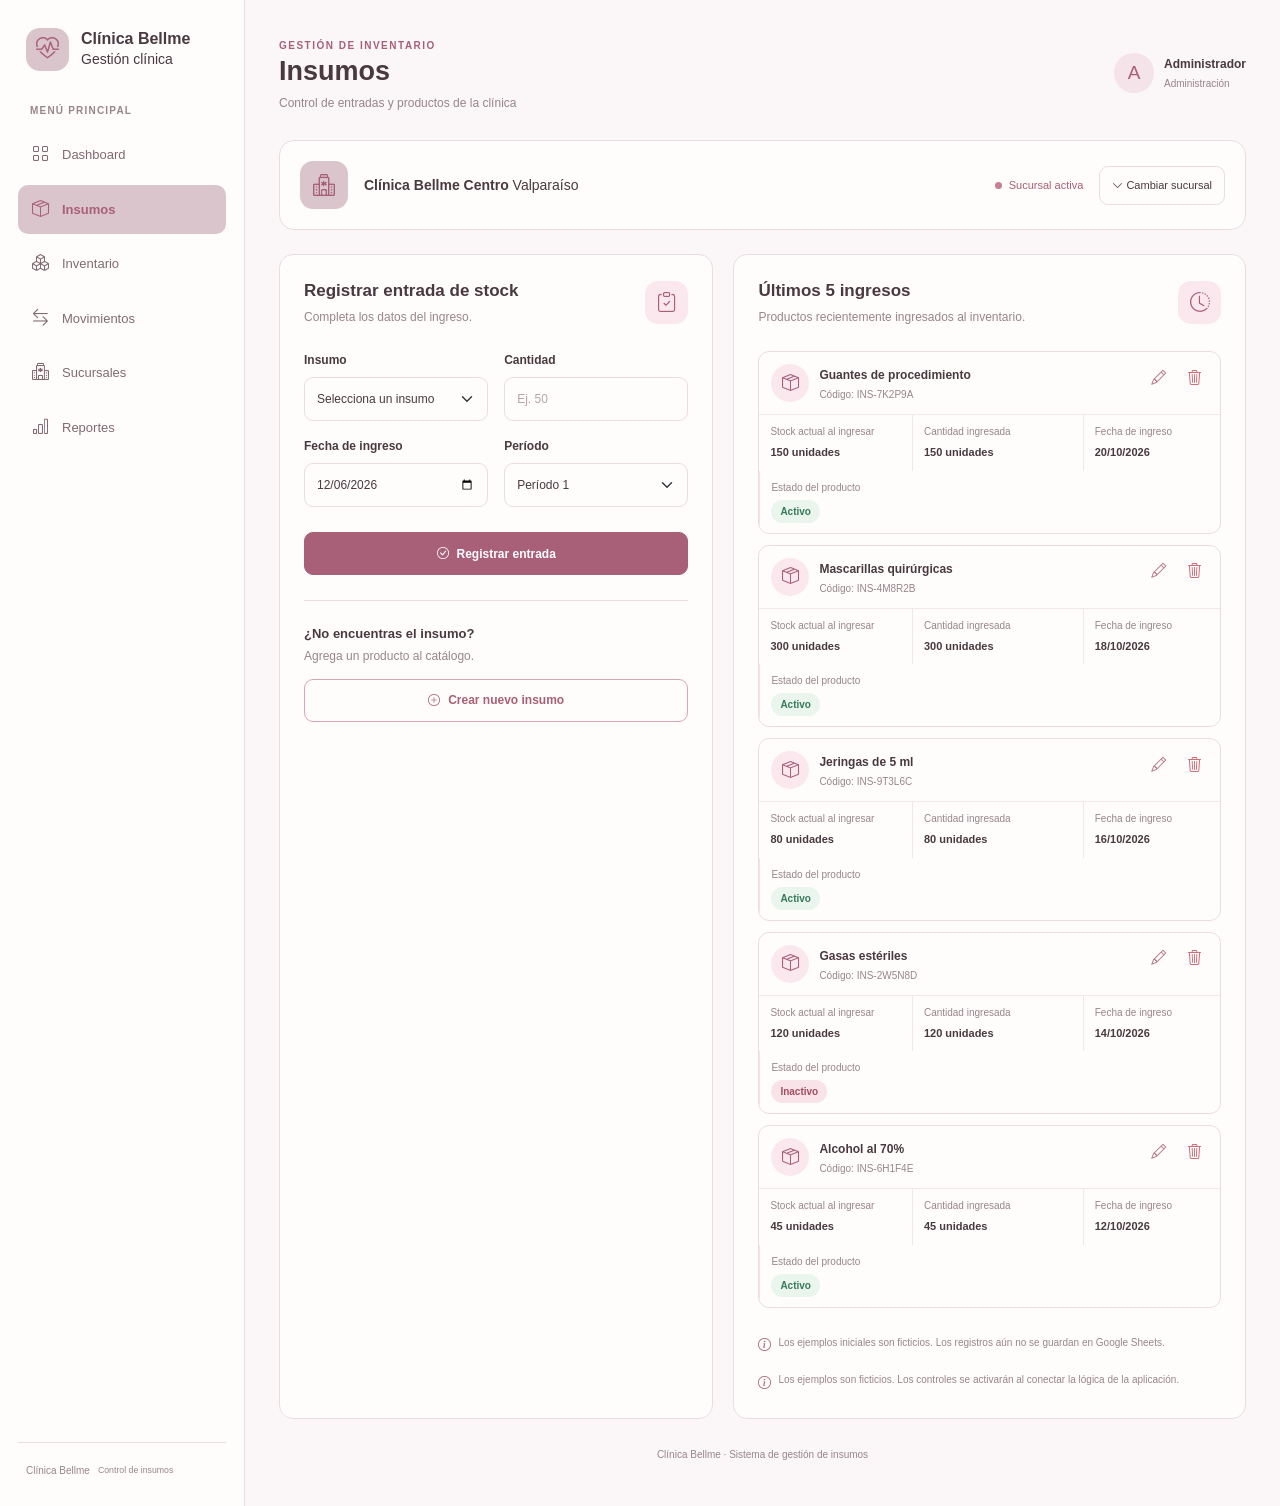
==== insumos.html @ 64822615 "creacion de sitio control de insumos se carga todo lo avanzado durante el dia se crean las paginas d" ====
<!DOCTYPE html>
<html lang="es">
<head>
  <meta charset="UTF-8">
  <meta name="viewport" content="width=device-width, initial-scale=1.0">

  <title>Insumos | Clínica Bellme</title>

  <!-- Bootstrap -->
  <link
    href="https://cdn.jsdelivr.net/npm/bootstrap@5.3.3/dist/css/bootstrap.min.css"
    rel="stylesheet"
  >

  <!-- Iconos -->
  <link
    href="https://cdn.jsdelivr.net/npm/bootstrap-icons@1.11.3/font/bootstrap-icons.min.css"
    rel="stylesheet"
  >

  <!-- Estilos originales y estilos de Insumos -->
  <link rel="stylesheet" href="Css/dashboard.css">
  <link rel="stylesheet" href="Css/insumos.css">
</head>

<body>

  <div class="app-container">

    <!-- MENÚ LATERAL: MISMA ESTRUCTURA DEL DASHBOARD -->
    <aside class="sidebar">

      <div class="brand">
        <!-- Conserva aquí el logo original del Dashboard -->
        <div class="brand-icon">
          <i class="bi bi-heart-pulse"></i>
        </div>

        <div class="brand-info">
          <h5>Clínica Bellme</h5>
          <span>Gestión clínica</span>
        </div>
      </div>

      <div class="menu-label">MENÚ PRINCIPAL</div>

      <nav class="nav flex-column">

        <a class="nav-link" href="dashboard.html">
          <i class="bi bi-grid"></i>
          <span>Dashboard</span>
        </a>

        <a class="nav-link active" href="insumos.html">
          <i class="bi bi-box-seam"></i>
          <span>Insumos</span>
        </a>

        <a class="nav-link" href="inventario.html">
          <i class="bi bi-boxes"></i>
          <span>Inventario</span>
        </a>

        <a class="nav-link" href="movimientos.html">
          <i class="bi bi-arrow-left-right"></i>
          <span>Movimientos</span>
        </a>

        <a class="nav-link" href="sucursales.html">
          <i class="bi bi-hospital"></i>
          <span>Sucursales</span>
        </a>

        <a class="nav-link" href="reportes.html">
          <i class="bi bi-bar-chart"></i>
          <span>Reportes</span>
        </a>

      </nav>

      <div class="sidebar-footer">
        <span>Clínica Bellme</span>
        <small>Control de insumos</small>
      </div>

    </aside>

    <!-- CONTENIDO PRINCIPAL -->
    <main class="main-content">

      <!-- BARRA SUPERIOR: SIN CAMPANA DE NOTIFICACIONES -->
      <header class="topbar">

        <div>
          <span class="eyebrow">GESTIÓN DE INVENTARIO</span>
          <h2>Insumos</h2>
          <p class="subtitle">
            Control de entradas y productos de la clínica
          </p>
        </div>

        <div class="user-profile">
          <div class="user-avatar">A</div>

          <div>
            <strong id="nombreUsuario">Administrador</strong>
            <small>Administración</small>
          </div>
        </div>

      </header>

      <!-- SUCURSAL: MISMO TIPO DE PANEL DEL DASHBOARD -->
      <section class="branch-panel">

        <div class="branch-icon">
          <i class="bi bi-hospital"></i>
        </div>

        <div class="branch-info">
          <strong>Clínica Bellme Centro</strong>
          <span>Valparaíso</span>
        </div>

        <div class="branch-status">
          <span class="status-dot"></span>
          Sucursal activa
        </div>

        <button
          type="button"
          class="btn-branch"
          id="btnCambiarSucursal"
        >
          <i class="bi bi-chevron-down"></i>
          Cambiar sucursal
        </button>

      </section>

      <!-- DISTRIBUCIÓN EN DOS COLUMNAS -->
      <section class="insumos-layout">

        <!-- COLUMNA IZQUIERDA -->
        <div class="content-panel panel-entrada">

          <div class="panel-heading insumos-panel-heading">
            <div>
                <h5>Registrar entrada de stock</h5>
                <p>Completa los datos del ingreso.</p>
            </div>
            
            <div class="form-section-icon">
                <i class="bi bi-clipboard-check"></i>
            </div>
          </div>

          <form id="formularioEntrada">

            <div class="row g-3">

              <div class="col-12 col-md-6">
                <label for="insumoEntrada" class="form-label">
                  Insumo
                </label>

                <select
                  class="form-select"
                  id="insumoEntrada"
                  required
                >
                  <option value="">Selecciona un insumo</option>
                </select>
              </div>

              <div class="col-12 col-md-6">
                <label for="cantidadEntrada" class="form-label">
                  Cantidad
                </label>

                <input
                  type="number"
                  class="form-control"
                  id="cantidadEntrada"
                  min="1"
                  step="1"
                  placeholder="Ej. 50"
                  required
                >
              </div>

              <div class="col-12 col-md-6">
                <label for="fechaEntrada" class="form-label">
                  Fecha de ingreso
                </label>

                <input
                  type="date"
                  class="form-control"
                  id="fechaEntrada"
                  required
                >
              </div>

              <div class="col-12 col-md-6">
                <label for="periodoEntrada" class="form-label">
                  Período
                </label>

                <select
                  class="form-select"
                  id="periodoEntrada"
                  required
                >
                  <option value="1">Período 1</option>
                  <option value="2">Período 2</option>
                </select>
              </div>

            </div>

            <div
              id="mensajeEntrada"
              class="form-message"
              role="status"
              aria-live="polite"
            ></div>

            <div class="form-actions entrada-actions">
              <button
                type="submit"
                class="btn btn-primary-custom w-100"
              >
                <i class="bi bi-check-circle me-2"></i>
                Registrar entrada
              </button>
            </div>

          </form>

          <div class="form-divider"></div>

          <!-- CREAR NUEVO INSUMO -->
          <div class="crear-insumo-action">

            <div>
              <h6>¿No encuentras el insumo?</h6>
              <p>Agrega un producto al catálogo.</p>
            </div>

            <button
              type="button"
              class="btn btn-outline-custom"
              id="btnMostrarFormulario"
              aria-expanded="false"
              aria-controls="contenedorNuevoInsumo"
            >
              <i class="bi bi-plus-circle me-2"></i>
              Crear nuevo insumo
            </button>

          </div>

          <div id="contenedorNuevoInsumo" hidden>

            <div class="form-divider"></div>

            <div class="panel-heading">
              <div>
                <h5>Nuevo insumo</h5>
                <p>Completa la información del producto.</p>
              </div>
            </div>

            <form id="formularioProducto">

              <div class="mb-3">
                <label for="nombreInsumo" class="form-label">
                  Nombre del insumo
                </label>

                <input
                  type="text"
                  class="form-control"
                  id="nombreInsumo"
                  maxlength="100"
                  placeholder="Ej. Guantes de procedimiento"
                  required
                >
              </div>

              <div class="mb-3">
                <label for="stockInicial" class="form-label">
                  Stock inicial
                </label>

                <input
                  type="number"
                  class="form-control"
                  id="stockInicial"
                  min="0"
                  step="1"
                  value="0"
                  required
                >
              </div>

              <div class="mb-3">
                <label for="estadoInsumo" class="form-label">
                  Estado del producto
                </label>

                <select
                  class="form-select"
                  id="estadoInsumo"
                  required
                >
                  <option value="activo">Activo</option>
                  <option value="inactivo">Inactivo</option>
                </select>
              </div>

              <div
                id="mensajeProducto"
                class="form-message"
                role="status"
                aria-live="polite"
              ></div>

              <div class="form-actions">

                <button
                  type="button"
                  class="btn btn-secondary-custom"
                  id="btnCancelarInsumo"
                >
                  Cancelar
                </button>

                <button
                  type="submit"
                  class="btn btn-primary-custom"
                >
                  <i class="bi bi-check-circle me-2"></i>
                  Guardar insumo
                </button>

              </div>

            </form>

          </div>

        </div>

        <!-- COLUMNA DERECHA -->
        <div class="content-panel panel-ultimos-ingresos">

          <div class="panel-heading insumos-panel-heading">
            <div>
              <h5>Últimos 5 ingresos</h5>
              <p>Productos recientemente ingresados al inventario.</p>
            </div>

            <div class="form-section-icon">
                <i class="bi bi-clock-history"></i>
              </div>
          </div>

          <div
            id="listaUltimosInsumos"
            class="recent-products"
            aria-live="polite"
          >

            <!-- Datos ficticios de presentación.
                 JavaScript podrá reemplazarlos por registros reales. -->

            <article class="recent-product">

              <div class="recent-product-header">
                <div class="recent-product-icon">
                  <i class="bi bi-box-seam"></i>
                </div>

                <div class="recent-product-info">
                  <strong class="recent-product-name">
                    Guantes de procedimiento
                  </strong>
                  <span class="recent-product-code">
                    Código: INS-7K2P9A
                  </span>
                </div>

                <div class="recent-product-actions">
                  <button
                    type="button"
                    class="icon-action edit-action"
                    aria-label="Editar Guantes de procedimiento"
                    title="Editar"
                    disabled
                  >
                    <i class="bi bi-pencil"></i>
                  </button>

                  <button
                    type="button"
                    class="icon-action delete-action"
                    aria-label="Eliminar Guantes de procedimiento"
                    title="Eliminar"
                    disabled
                  >
                    <i class="bi bi-trash3"></i>
                  </button>
                </div>
              </div>

              <div class="recent-product-details">

                <div>
                  <span>Stock actual</span>
                  <strong>150 unidades</strong>
                </div>

                <div>
                  <span>Fecha de ingreso</span>
                  <strong>20/10/2026</strong>
                </div>

                <div>
                  <span>Estado del producto</span>
                  <strong class="product-status">Activo</strong>
                </div>

              </div>

            </article>

            <article class="recent-product">

              <div class="recent-product-header">
                <div class="recent-product-icon">
                  <i class="bi bi-box-seam"></i>
                </div>

                <div class="recent-product-info">
                  <strong class="recent-product-name">
                    Mascarillas quirúrgicas
                  </strong>
                  <span class="recent-product-code">
                    Código: INS-4M8R2B
                  </span>
                </div>

                <div class="recent-product-actions">
                  <button type="button" class="icon-action edit-action"
                    aria-label="Editar Mascarillas quirúrgicas"
                    title="Editar" disabled>
                    <i class="bi bi-pencil"></i>
                  </button>
                  <button type="button" class="icon-action delete-action"
                    aria-label="Eliminar Mascarillas quirúrgicas"
                    title="Eliminar" disabled>
                    <i class="bi bi-trash3"></i>
                  </button>
                </div>
              </div>

              <div class="recent-product-details">
                <div>
                  <span>Stock actual</span>
                  <strong>300 unidades</strong>
                </div>
                <div>
                  <span>Fecha de ingreso</span>
                  <strong>18/10/2026</strong>
                </div>
                <div>
                  <span>Estado del producto</span>
                  <strong class="product-status">Activo</strong>
                </div>
              </div>

            </article>

            <article class="recent-product">

              <div class="recent-product-header">
                <div class="recent-product-icon">
                  <i class="bi bi-box-seam"></i>
                </div>

                <div class="recent-product-info">
                  <strong class="recent-product-name">
                    Jeringas de 5 ml
                  </strong>
                  <span class="recent-product-code">
                    Código: INS-9T3L6C
                  </span>
                </div>

                <div class="recent-product-actions">
                  <button type="button" class="icon-action edit-action"
                    aria-label="Editar Jeringas de 5 ml"
                    title="Editar" disabled>
                    <i class="bi bi-pencil"></i>
                  </button>
                  <button type="button" class="icon-action delete-action"
                    aria-label="Eliminar Jeringas de 5 ml"
                    title="Eliminar" disabled>
                    <i class="bi bi-trash3"></i>
                  </button>
                </div>
              </div>

              <div class="recent-product-details">
                <div>
                  <span>Stock actual</span>
                  <strong>80 unidades</strong>
                </div>
                <div>
                  <span>Fecha de ingreso</span>
                  <strong>16/10/2026</strong>
                </div>
                <div>
                  <span>Estado del producto</span>
                  <strong class="product-status">Activo</strong>
                </div>
              </div>

            </article>

            <article class="recent-product">

              <div class="recent-product-header">
                <div class="recent-product-icon">
                  <i class="bi bi-box-seam"></i>
                </div>

                <div class="recent-product-info">
                  <strong class="recent-product-name">
                    Gasas estériles
                  </strong>
                  <span class="recent-product-code">
                    Código: INS-2W5N8D
                  </span>
                </div>

                <div class="recent-product-actions">
                  <button type="button" class="icon-action edit-action"
                    aria-label="Editar Gasas estériles"
                    title="Editar" disabled>
                    <i class="bi bi-pencil"></i>
                  </button>
                  <button type="button" class="icon-action delete-action"
                    aria-label="Eliminar Gasas estériles"
                    title="Eliminar" disabled>
                    <i class="bi bi-trash3"></i>
                  </button>
                </div>
              </div>

              <div class="recent-product-details">
                <div>
                  <span>Stock actual</span>
                  <strong>120 unidades</strong>
                </div>
                <div>
                  <span>Fecha de ingreso</span>
                  <strong>14/10/2026</strong>
                </div>
                <div>
                  <span>Estado del producto</span>
                  <strong class="product-status inactive">Inactivo</strong>
                </div>
              </div>

            </article>

            <article class="recent-product">

              <div class="recent-product-header">
                <div class="recent-product-icon">
                  <i class="bi bi-box-seam"></i>
                </div>

                <div class="recent-product-info">
                  <strong class="recent-product-name">
                    Alcohol al 70%
                  </strong>
                  <span class="recent-product-code">
                    Código: INS-6H1F4E
                  </span>
                </div>

                <div class="recent-product-actions">
                  <button type="button" class="icon-action edit-action"
                    aria-label="Editar Alcohol al 70%"
                    title="Editar" disabled>
                    <i class="bi bi-pencil"></i>
                  </button>
                  <button type="button" class="icon-action delete-action"
                    aria-label="Eliminar Alcohol al 70%"
                    title="Eliminar" disabled>
                    <i class="bi bi-trash3"></i>
                  </button>
                </div>
              </div>

              <div class="recent-product-details">
                <div>
                  <span>Stock actual</span>
                  <strong>45 unidades</strong>
                </div>
                <div>
                  <span>Fecha de ingreso</span>
                  <strong>12/10/2026</strong>
                </div>
                <div>
                  <span>Estado del producto</span>
                  <strong class="product-status">Activo</strong>
                </div>
              </div>

            </article>

          </div>

          <div class="recent-products-footer">
            <i class="bi bi-info-circle"></i>
            Los ejemplos son ficticios. Los controles se activarán al
            conectar la lógica de la aplicación.
          </div>

        </div>

      </section>

      <footer class="app-footer">
        Clínica Bellme · Sistema de gestión de insumos
      </footer>

    </main>

  </div>

  <!-- JavaScript -->
  <script src="Js/insumos.js"></script>

</body>
</html>
---- Css/dashboard.css ----
/* =====================================
   PALETA ROSADA - CLÍNICA BELLMЕ
   ===================================== */

  
:root {
    --verde: #f4c7d3;
    --verde-oscuro: #A85F78;
    --verde-suave: #dac5cc;
    --fondo: #FBF6F7;
    --blanco: #FFFDFC;
    --texto: #493940;
    --texto-suave: #98858C;
    --borde: #EADDE1;
    --dorado: #C7AD7B;
}

* {
    box-sizing: border-box;
}

body {
    margin: 0;
    background: var(--fondo);
    color: var(--texto);
    font-family: "Segoe UI", Arial, sans-serif;
    font-size: 14px;
}

.app-container {
    min-height: 100vh;
    display: flex;
}

/* MENÚ LATERAL */

.sidebar {
    width: 245px;
    min-height: 100vh;
    background: var(--blanco);
    border-right: 1px solid var(--borde);
    padding: 28px 18px;
    display: flex;
    flex-direction: column;
    flex-shrink: 0;
}

.brand {
    display: flex;
    align-items: center;
    gap: 12px;
    padding: 0 8px 32px;
}

.brand-icon {
    width: 43px;
    height: 43px;
    background: var(--verde-suave);
    color: var(--verde-oscuro);
    border-radius: 14px;
    display: grid;
    place-items: center;
    font-size: 23px;
}

.brand h5 {
    margin: 0;
    font-size: 16px;
    font-weight: 700;
}

.brand small {
    color: var(--texto-suave);
    font-size: 11px;
}

.menu-label {
    color: var(--texto-suave);
    font-size: 10px;
    letter-spacing: 1.2px;
    font-weight: 700;
    padding: 0 12px 12px;
}

.sidebar .nav-link {
    color: #806A73;
    display: flex;
    align-items: center;
    gap: 13px;
    padding: 12px 14px;
    margin-bottom: 5px;
    border-radius: 10px;
    font-size: 13px;
    transition: 0.2s;
}

.sidebar .nav-link i {
    font-size: 17px;
}

.sidebar .nav-link:hover,
.sidebar .nav-link.active {
    background: var(--verde-suave);
    color: var(--verde-oscuro);
}

.sidebar .nav-link.active {
    font-weight: 600;
}

.sidebar-footer {
    margin-top: auto;
    padding: 20px 8px 0;
    border-top: 1px solid var(--borde);
    display: flex;
    gap: 8px;
    align-items: center;
    color: var(--texto-suave);
    font-size: 10px;
}

.sidebar-footer i {
    color: var(--verde-oscuro);
    font-size: 16px;
}

/* CONTENIDO PRINCIPAL */

.main-content {
    min-width: 0;
    flex: 1;
    padding: 34px;
    max-width: 1800px;
}

.topbar {
    display: flex;
    justify-content: space-between;
    align-items: center;
    gap: 20px;
    margin-bottom: 28px;
}

.eyebrow {
    color: var(--verde-oscuro);
    letter-spacing: 1.5px;
    font-weight: 700;
    font-size: 10px;
    margin-bottom: 8px;
}

.topbar h2 {
    font-size: 27px;
    font-weight: 700;
    margin: 0 0 7px;
}

.subtitle,
.section-heading p,
.panel-heading p {
    color: var(--texto-suave);
    margin: 0;
    font-size: 12px;
}

.user-profile {
    display: flex;
    align-items: center;
    gap: 10px;
}

.user-avatar {
    height: 40px;
    width: 40px;
    border-radius: 50%;
    display: grid;
    place-items: center;
    background: #F4E3E8;
    color: var(--verde-oscuro);
    font-size: 19px;
}

.user-profile strong,
.user-profile small {
    display: block;
}

.user-profile strong {
    font-size: 12px;
}

.user-profile small {
    color: var(--texto-suave);
    font-size: 10px;
    margin-top: 3px;
}

/* PANEL DE SUCURSAL */

.branch-panel {
    background: var(--blanco);
    border: 1px solid var(--borde);
    border-radius: 15px;
    padding: 20px;
    display: flex;
    align-items: center;
    gap: 16px;
    flex-wrap: wrap;
}

.branch-icon {
    width: 48px;
    height: 48px;
    border-radius: 13px;
    background: var(--verde-suave);
    color: var(--verde-oscuro);
    display: grid;
    place-items: center;
    font-size: 22px;
}

.branch-info {
    flex: 1;
    min-width: 160px;
}

.branch-info > small {
    color: var(--texto-suave);
    font-size: 9px;
    letter-spacing: 1px;
    font-weight: 700;
}

.branch-info h5 {
    font-size: 14px;
    font-weight: 700;
    margin: 5px 0;
}

.branch-info p {
    margin: 0;
    color: var(--texto-suave);
    font-size: 11px;
}

.branch-status {
    color: var(--verde-oscuro);
    font-size: 11px;
    display: flex;
    align-items: center;
    gap: 7px;
}

.status-dot {
    width: 7px;
    height: 7px;
    border-radius: 50%;
    background: #C77F99;
}

.btn-branch {
    border: 1px solid var(--borde);
    background: var(--blanco);
    border-radius: 9px;
    color: var(--texto);
    font-size: 11px;
    padding: 10px 12px;
}

.btn-branch:hover {
    background: var(--verde-suave);
}

/* ENCABEZADOS */

.section-heading,
.panel-heading {
    display: flex;
    justify-content: space-between;
    align-items: center;
    gap: 16px;
    margin-bottom: 18px;
}

.section-heading h4,
.panel-heading h4 {
    font-size: 16px;
    font-weight: 700;
    margin: 0 0 5px;
}

.period-label {
    color: #806A73;
    border: 1px solid var(--borde);
    background: var(--blanco);
    border-radius: 9px;
    padding: 9px 12px;
    font-size: 11px;
}

/* TARJETAS DE INDICADORES */

.metric-card {
    height: 100%;
    padding: 20px;
    background: var(--blanco);
    border: 1px solid var(--borde);
    border-radius: 14px;
    transition: transform 0.2s, box-shadow 0.2s;
}

.metric-card:hover {
    transform: translateY(-2px);
    box-shadow: 0 8px 24px rgba(110, 65, 83, 0.07);
}

.metric-top {
    display: flex;
    justify-content: space-between;
    align-items: center;
    gap: 8px;
    color: var(--texto-suave);
    font-size: 11px;
}

.metric-icon {
    height: 38px;
    width: 38px;
    border-radius: 11px;
    display: grid;
    place-items: center;
    font-size: 17px;
}

.icon-green {
    background: #F4E3E8;
    color: #A85F78;
}

.icon-orange {
    background: #F8E9E0;
    color: #B77C65;
}

.icon-blue {
    background: #F0E6F2;
    color: #92719A;
}

.icon-purple {
    background: #F3E4EC;
    color: #A56B8C;
}

.metric-card h3 {
    margin: 19px 0 5px;
    font-size: 29px;
    font-weight: 700;
}

.metric-card > small {
    color: var(--texto-suave);
    font-size: 10px;
}

/* TABLA Y PANELES */

.content-panel {
    background: var(--blanco);
    border: 1px solid var(--borde);
    border-radius: 15px;
    padding: 24px;
}

.btn-primary-custom {
    background: #C77F99;
    border: 1px solid #C77F99;
    color: #FFFFFF;
    border-radius: 9px;
    padding: 10px 14px;
    font-size: 11px;
    transition: 0.2s;
}

.btn-primary-custom:hover {
    background: #A85F78;
    border-color: #A85F78;
    color: #FFFFFF;
}

.inventory-table {
    font-size: 12px;
    margin-bottom: 0;
}

.inventory-table thead th {
    color: var(--texto-suave);
    background: #FBF3F6;
    font-size: 10px;
    font-weight: 600;
    padding: 14px;
    border-bottom: 1px solid var(--borde);
    white-space: nowrap;
}

.inventory-table tbody td {
    padding: 16px 14px;
    border-color: #F0E5E9;
}

.inventory-table tbody tr:last-child td {
    border-bottom: none;
}

.inventory-table strong {
    font-size: 12px;
    font-weight: 600;
}

.product-code {
    color: var(--verde-oscuro);
    background: var(--verde-suave);
    border-radius: 6px;
    padding: 6px 8px;
    font-size: 10px;
    font-weight: 700;
    white-space: nowrap;
}

.stock-badge {
    display: inline-block;
    border-radius: 6px;
    padding: 6px 9px;
    font-size: 10px;
    white-space: nowrap;
}

.stock-normal {
    color: #806080;
    background: #F0EAF1;
}

.stock-low {
    color: #A36D52;
    background: #F8E9E0;
}

.table-footer {
    border-top: 1px solid var(--borde);
    margin-top: 8px;
    padding-top: 16px;
    display: flex;
    justify-content: space-between;
    gap: 12px;
    flex-wrap: wrap;
    color: var(--texto-suave);
    font-size: 10px;
}

.table-footer a {
    color: var(--verde-oscuro);
    text-decoration: none;
    font-weight: 600;
}

/* MOVIMIENTOS RECIENTES */

.movement-row {
    display: flex;
    align-items: center;
    gap: 13px;
    padding: 14px 0;
    border-top: 1px solid #F0E5E9;
}

.movement-icon {
    width: 38px;
    height: 38px;
    border-radius: 10px;
    display: grid;
    place-items: center;
    font-size: 17px;
}

.movement-icon.entry {
    background: #F4E3E8;
    color: #A85F78;
}

.movement-icon.exit {
    background: #F8E9E0;
    color: #B96E60;
}

.movement-info {
    flex: 1;
}

.movement-info strong,
.movement-info small {
    display: block;
}

.movement-info strong {
    font-size: 12px;
}

.movement-info small {
    color: var(--texto-suave);
    margin-top: 4px;
    font-size: 10px;
}

.movement-quantity {
    font-weight: 700;
    font-size: 13px;
}

.quantity-entry {
    color: #A85F78;
}

.quantity-exit {
    color: #B96E60;
}

/* PIE DE PÁGINA */

.app-footer {
    text-align: center;
    color: var(--texto-suave);
    font-size: 10px;
    padding: 28px 0 10px;
}

/* ADAPTACIÓN A PANTALLAS PEQUEÑAS */

@media (max-width: 1000px) {
    .sidebar {
        width: 205px;
    }

    .main-content {
        padding: 24px;
    }
}

@media (max-width: 700px) {
    .app-container {
        display: block;
    }

    .sidebar {
        width: 100%;
        min-height: auto;
        padding: 18px;
    }

    .sidebar .nav {
        display: grid !important;
        grid-template-columns: repeat(2, minmax(0, 1fr));
    }

    .sidebar-footer {
        display: none;
    }

    .main-content {
        padding: 20px 14px;
    }

    .topbar {
        align-items: flex-start;
    }

    .user-profile {
        display: none;
    }

    .branch-status {
        width: 100%;
    }

    .content-panel {
        padding: 16px;
    }
}
---- Css/insumos.css ----
/* =========================================
   CLÍNICA BELLMЕ
   Estilos específicos de la página Insumos
   Complementa Css/dashboard.css
========================================= */

/* ---------- Encabezados de formularios ---------- */


/* =========================================
   CLÍNICA BELLMЕ
   Página de Insumos
   Compatible con Css/dashboard.css
========================================= */

/* ---------- Distribución principal ---------- */

.insumos-layout {
    display: grid;
    grid-template-columns: minmax(0, 1fr) minmax(0, 1.18fr);
    align-items: stretch;
    gap: 20px;
    margin-top: 24px;
  }
  
  .insumos-layout > .content-panel {
    min-width: 0;
    padding: 24px;
    border: 1px solid var(--borde);
    border-radius: 14px;
    background: var(--blanco);
  }
  
  .panel-entrada,
  .panel-ultimos-ingresos {
    min-width: 0;
  }
  
  /* ---------- Encabezados de sección ---------- */
  
  .insumos-panel-heading {
    display: flex;
    align-items: center;
    gap: 13px;
    margin-bottom: 25px;
  }
  
  .insumos-panel-heading h5 {
    margin: 0;
    color: var(--texto);
    font-size: 17px;
    font-weight: 650;
    line-height: 1.4;
  }
  
  .insumos-panel-heading p {
    margin: 5px 0 0;
    color: var(--texto-suave);
    font-size: 12px;
    line-height: 1.5;
  }
  
  .form-section-icon {
    display: flex;
    align-items: center;
    justify-content: center;
    width: 43px;
    height: 43px;
    flex: 0 0 43px;
    border-radius: 13px;
    background: #FBE8EE;
    color: var(--verde-oscuro);
    font-size: 20px;
  }
  
  /* ---------- Campos de formulario ---------- */
  
  .main-content .form-label {
    display: block;
    margin-bottom: 8px;
    color: var(--texto);
    font-size: 12px;
    font-weight: 600;
  }
  
  .main-content .form-control,
  .main-content .form-select {
    width: 100%;
    min-height: 44px;
    border: 1px solid var(--borde);
    border-radius: 9px;
    background-color: var(--blanco);
    color: var(--texto);
    font-family: inherit;
    font-size: 12px;
    box-shadow: none;
    transition: border-color 0.2s ease, box-shadow 0.2s ease;
  }
  
  .main-content .form-control {
    padding: 10px 12px;
  }
  
  .main-content .form-select {
    padding: 10px 34px 10px 12px;
  }
  
  .main-content .form-control::placeholder {
    color: #B5A5AB;
  }
  
  .main-content .form-control:focus,
  .main-content .form-select:focus {
    border-color: var(--verde-oscuro);
    box-shadow: 0 0 0 3px rgba(168, 95, 120, 0.12);
  }
  
  .main-content .form-control:disabled,
  .main-content .form-select:disabled {
    background-color: #F7F1F3;
    color: var(--texto-suave);
    cursor: not-allowed;
  }
  
  /* ---------- Botón registrar entrada ---------- */
  
  .entrada-actions {
    margin-top: 25px;
  }
  
  .main-content .btn-primary-custom {
    display: inline-flex;
    align-items: center;
    justify-content: center;
    min-height: 43px;
    padding: 11px 16px;
    border: 1px solid var(--verde-oscuro);
    border-radius: 9px;
    background: var(--verde-oscuro);
    color: #FFFFFF;
    font-family: inherit;
    font-size: 12px;
    font-weight: 600;
    transition: background-color 0.2s ease, transform 0.2s ease;
  }
  
  .main-content .btn-primary-custom:hover {
    border-color: #914C65;
    background: #914C65;
    color: #FFFFFF;
  }
  
  .main-content .btn-primary-custom:active {
    transform: translateY(1px);
  }
  
  /* ---------- Separador ---------- */
  
  .form-divider {
    width: 100%;
    height: 1px;
    margin: 25px 0;
    background: var(--borde);
  }
  
  /* ---------- Crear nuevo insumo ---------- */
  
  .crear-insumo-action {
    display: flex;
    flex-direction: column;
    align-items: stretch;
    gap: 14px;
  }
  
  .crear-insumo-action h6 {
    margin: 0;
    color: var(--texto);
    font-size: 13px;
    font-weight: 600;
  }
  
  .crear-insumo-action p {
    margin: 5px 0 0;
    color: var(--texto-suave);
    font-size: 12px;
    line-height: 1.5;
  }
  
  .btn-outline-custom {
    display: inline-flex;
    align-items: center;
    justify-content: center;
    width: 100%;
    min-height: 43px;
    padding: 10px 14px;
    border: 1px solid #D9A5B7;
    border-radius: 9px;
    background: transparent;
    color: var(--verde-oscuro);
    font-family: inherit;
    font-size: 12px;
    font-weight: 600;
    transition: background-color 0.2s ease, border-color 0.2s ease;
  }
  
  .btn-outline-custom:hover {
    border-color: var(--verde-oscuro);
    background: #FCF0F4;
    color: var(--verde-oscuro);
  }
  
  /* Ocultar el formulario hasta que se solicite */
  
  #contenedorNuevoInsumo[hidden] {
    display: none !important;
  }
  
  #contenedorNuevoInsumo {
    margin-top: 20px;
  }
  
  #contenedorNuevoInsumo .panel-heading {
    margin-bottom: 18px;
  }
  
  #contenedorNuevoInsumo .panel-heading h5 {
    margin: 0;
    color: var(--texto);
    font-size: 15px;
    font-weight: 650;
  }
  
  #contenedorNuevoInsumo .panel-heading p {
    margin: 5px 0 0;
    color: var(--texto-suave);
    font-size: 12px;
  }
  
  #formularioProducto .mb-3 {
    margin-bottom: 16px !important;
  }
  
  #formularioProducto .form-actions {
    display: flex;
    justify-content: flex-end;
    flex-wrap: wrap;
    gap: 10px;
    margin-top: 20px;
  }
  
  .btn-secondary-custom {
    min-height: 40px;
    padding: 9px 15px;
    border: 1px solid var(--borde);
    border-radius: 9px;
    background: var(--blanco);
    color: var(--texto);
    font-family: inherit;
    font-size: 12px;
    font-weight: 600;
  }
  
  .btn-secondary-custom:hover {
    border-color: #D9BBC6;
    background: #FBF0F4;
    color: var(--verde-oscuro);
  }
  
  /* ---------- Mensajes ---------- */
  
  .form-message {
    margin-top: 12px;
    color: var(--texto-suave);
    font-size: 12px;
    line-height: 1.5;
  }
  
  .form-message:empty {
    display: none;
  }
  
  .form-message.success {
    color: #397A59;
  }
  
  .form-message.error {
    color: #B54355;
  }
  
  .form-message.info {
    color: var(--verde-oscuro);
  }
  
  /* ---------- Lista de últimos ingresos ---------- */
  
  .recent-products {
    display: flex;
    flex-direction: column;
    gap: 11px;
    min-width: 0;
  }
  
  .recent-product {
    min-width: 0;
    overflow: hidden;
    border: 1px solid var(--borde);
    border-radius: 11px;
    background: var(--blanco);
    transition: border-color 0.2s ease, box-shadow 0.2s ease;
  }
  
  .recent-product:hover {
    border-color: #DEC4CE;
    box-shadow: 0 3px 12px rgba(105, 67, 82, 0.045);
  }
  
  /* Encabezado de cada tarjeta */
  
  .recent-product-header {
    display: flex;
    align-items: flex-start;
    gap: 10px;
    padding: 12px;
  }
  
  .recent-product-icon {
    display: flex;
    align-items: center;
    justify-content: center;
    width: 38px;
    height: 38px;
    flex: 0 0 38px;
    border-radius: 50%;
    background: #FBE8EE;
    color: var(--verde-oscuro);
    font-size: 17px;
  }
  
  .recent-product-info {
    min-width: 0;
    flex: 1;
    padding-top: 2px;
  }
  
  .recent-product-name {
    display: block;
    overflow-wrap: anywhere;
    color: var(--texto);
    font-size: 12px;
    font-weight: 650;
    line-height: 1.5;
  }
  
  .recent-product-code {
    display: block;
    margin-top: 3px;
    overflow-wrap: anywhere;
    color: var(--texto-suave);
    font-size: 10px;
    line-height: 1.5;
  }
  
  /* Iconos para editar y eliminar */
  
  .recent-product-actions {
    display: flex;
    align-items: center;
    gap: 8px;
    flex-shrink: 0;
  }
  
  .icon-action {
    display: inline-flex;
    align-items: center;
    justify-content: center;
    width: 28px;
    height: 28px;
    padding: 0;
    border: 0;
    border-radius: 7px;
    background: transparent;
    cursor: pointer;
    transition: background-color 0.2s ease, color 0.2s ease;
  }
  
  .edit-action {
    color: var(--verde-oscuro);
  }
  
  .edit-action:hover:not(:disabled) {
    background: #FBE8EE;
    color: #914C65;
  }
  
  .delete-action {
    color: #C94D5C;
  }
  
  .delete-action:hover:not(:disabled) {
    background: #FFF0F1;
    color: #A92F40;
  }
  
  .icon-action i {
    font-size: 15px;
  }
  
  .icon-action:disabled {
    opacity: 0.85;
    cursor: not-allowed;
  }
  
  /* Detalles: stock, fecha y estado */
  
  .recent-product-details {
    display: grid;
    grid-template-columns: 1fr 1.12fr 0.9fr;
    border-top: 1px solid #F0E7EA;
  }
  
  .recent-product-details > div {
    display: flex;
    flex-direction: column;
    align-items: flex-start;
    justify-content: center;
    min-width: 0;
    gap: 5px;
    padding: 10px 11px;
  }
  
  .recent-product-details > div + div {
    border-left: 1px solid #F0E7EA;
  }
  
  .recent-product-details span {
    color: var(--texto-suave);
    font-size: 10px;
    line-height: 1.4;
  }
  
  .recent-product-details strong {
    overflow-wrap: anywhere;
    color: var(--texto);
    font-size: 11px;
    font-weight: 600;
    line-height: 1.5;
  }
  
  .recent-product-details .product-status {
    display: inline-flex;
    align-items: center;
    justify-content: center;
    padding: 4px 9px;
    border-radius: 20px;
    background: #EAF5EE;
    color: #397A59;
    font-size: 10px;
    font-weight: 600;
  }
  
  .recent-product-details .product-status.inactive {
    background: #F8E4E8;
    color: #A34C60;
  }
  
  /* ---------- Pie de lista ---------- */
  
  .recent-products-footer {
    display: flex;
    align-items: flex-start;
    gap: 7px;
    margin-top: 16px;
    color: var(--texto-suave);
    font-size: 10px;
    line-height: 1.6;
  }
  
  .recent-products-footer i {
    margin-top: 1px;
    color: var(--verde-oscuro);
    font-size: 13px;
    flex-shrink: 0;
  }
  
  /* ---------- Adaptación a pantallas medianas ---------- */
  
  @media (max-width: 1199.98px) {
    .insumos-layout {
      grid-template-columns: minmax(0, 1fr) minmax(0, 1fr);
      gap: 15px;
    }
  
    .insumos-layout > .content-panel {
      padding: 18px;
    }
  
    .recent-product-details {
      grid-template-columns: 1fr 1fr;
    }
  
    .recent-product-details > div:last-child {
      grid-column: 1 / -1;
      border-top: 1px solid #F0E7EA;
      border-left: 0;
    }
  }
  
  /* ---------- Adaptación a móviles ---------- */
  
  @media (max-width: 767.98px) {
    .insumos-layout {
      grid-template-columns: minmax(0, 1fr);
      gap: 16px;
      margin-top: 18px;
    }
  
    .insumos-layout > .content-panel {
      padding: 16px;
    }
  
    .insumos-panel-heading {
      align-items: flex-start;
      margin-bottom: 20px;
    }
  
    .insumos-panel-heading h5 {
      font-size: 15px;
    }
  
    .recent-product-header {
      gap: 8px;
      padding: 10px;
    }
  
    .recent-product-actions {
      gap: 3px;
    }
  
    .recent-product-details {
      grid-template-columns: 1fr 1fr;
    }
  
    .recent-product-details > div:last-child {
      grid-column: 1 / -1;
      border-top: 1px solid #F0E7EA;
      border-left: 0;
    }
  
    #formularioProducto .form-actions {
      flex-direction: column-reverse;
    }
  
    #formularioProducto .form-actions button {
      width: 100%;
    }
  }
  
  /* ---------- Móviles pequeños ---------- */
  
  @media (max-width: 380px) {
    .recent-product-details {
      grid-template-columns: 1fr;
    }
  
    .recent-product-details > div + div,
    .recent-product-details > div:last-child {
      grid-column: auto;
      border-top: 1px solid #F0E7EA;
      border-left: 0;
    }
  
    .recent-product-header {
      flex-wrap: wrap;
    }
  
    .recent-product-actions {
      margin-left: auto;
    }
  }
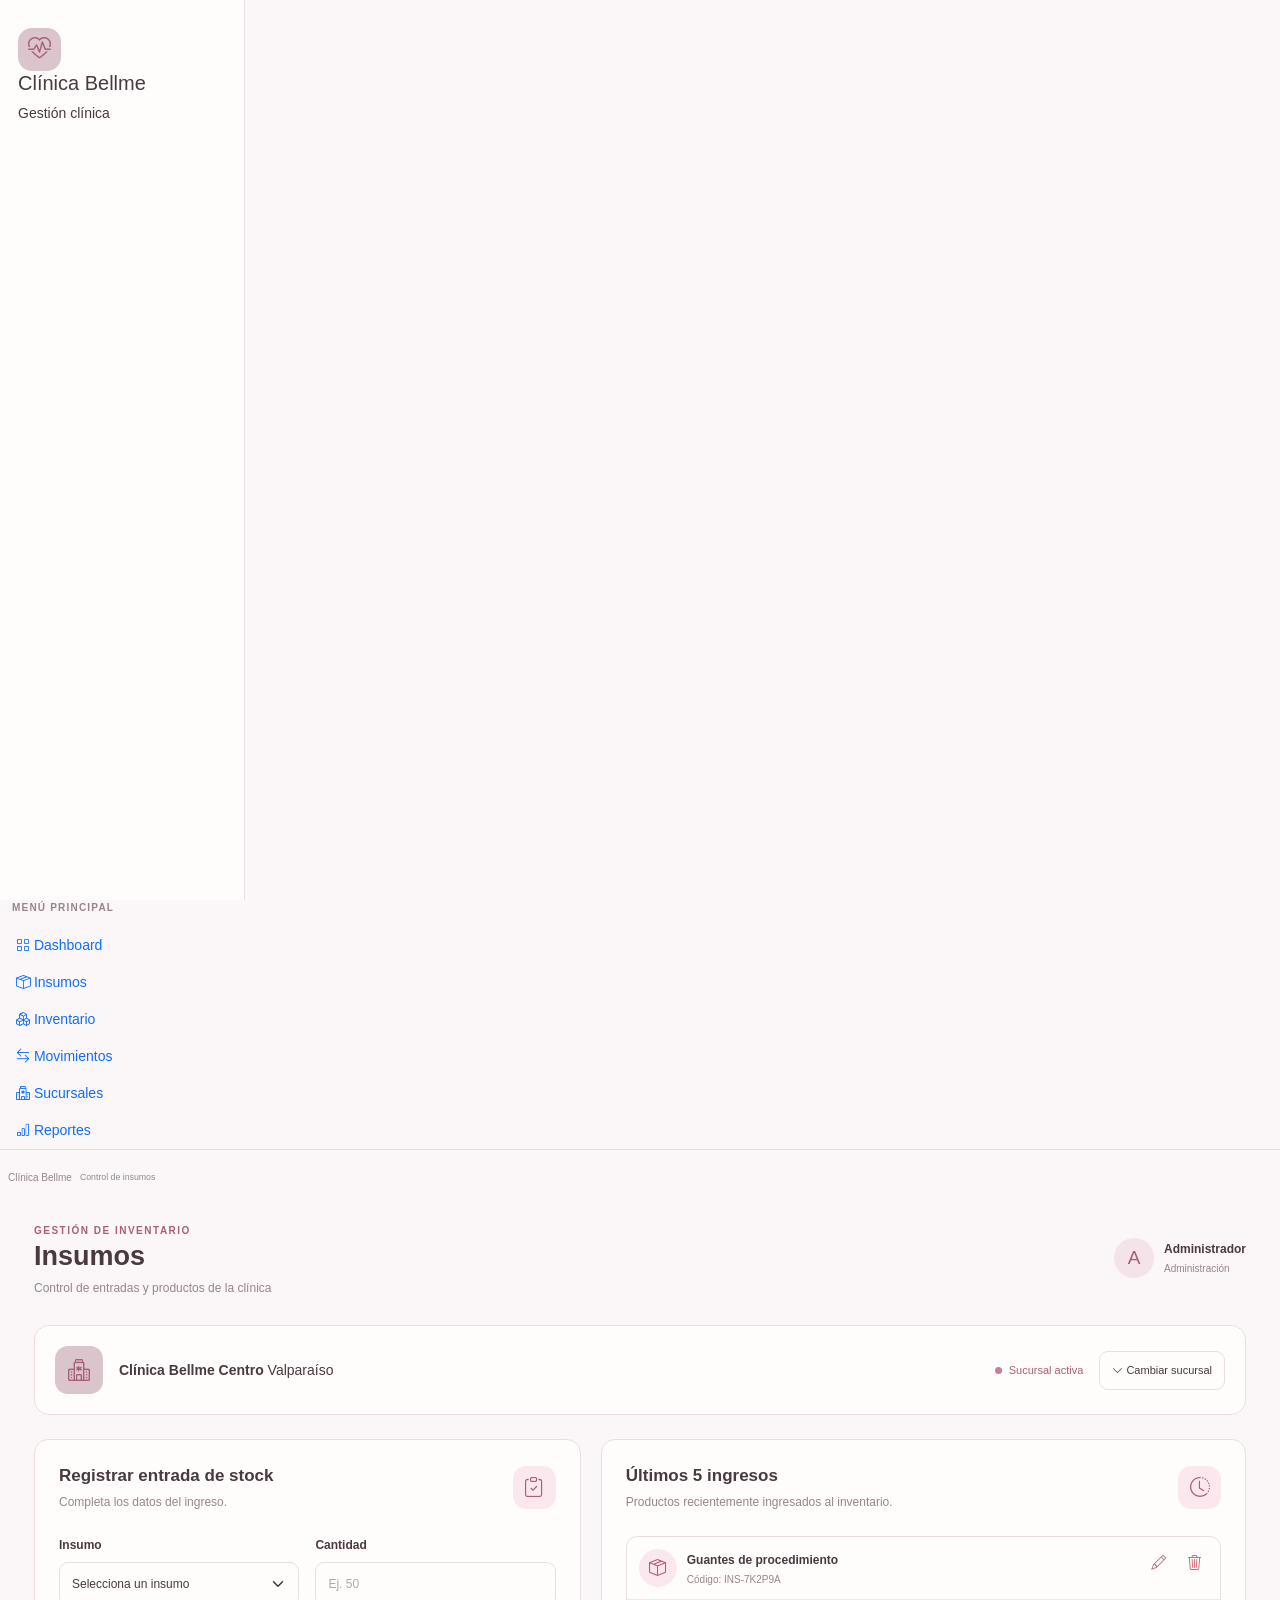
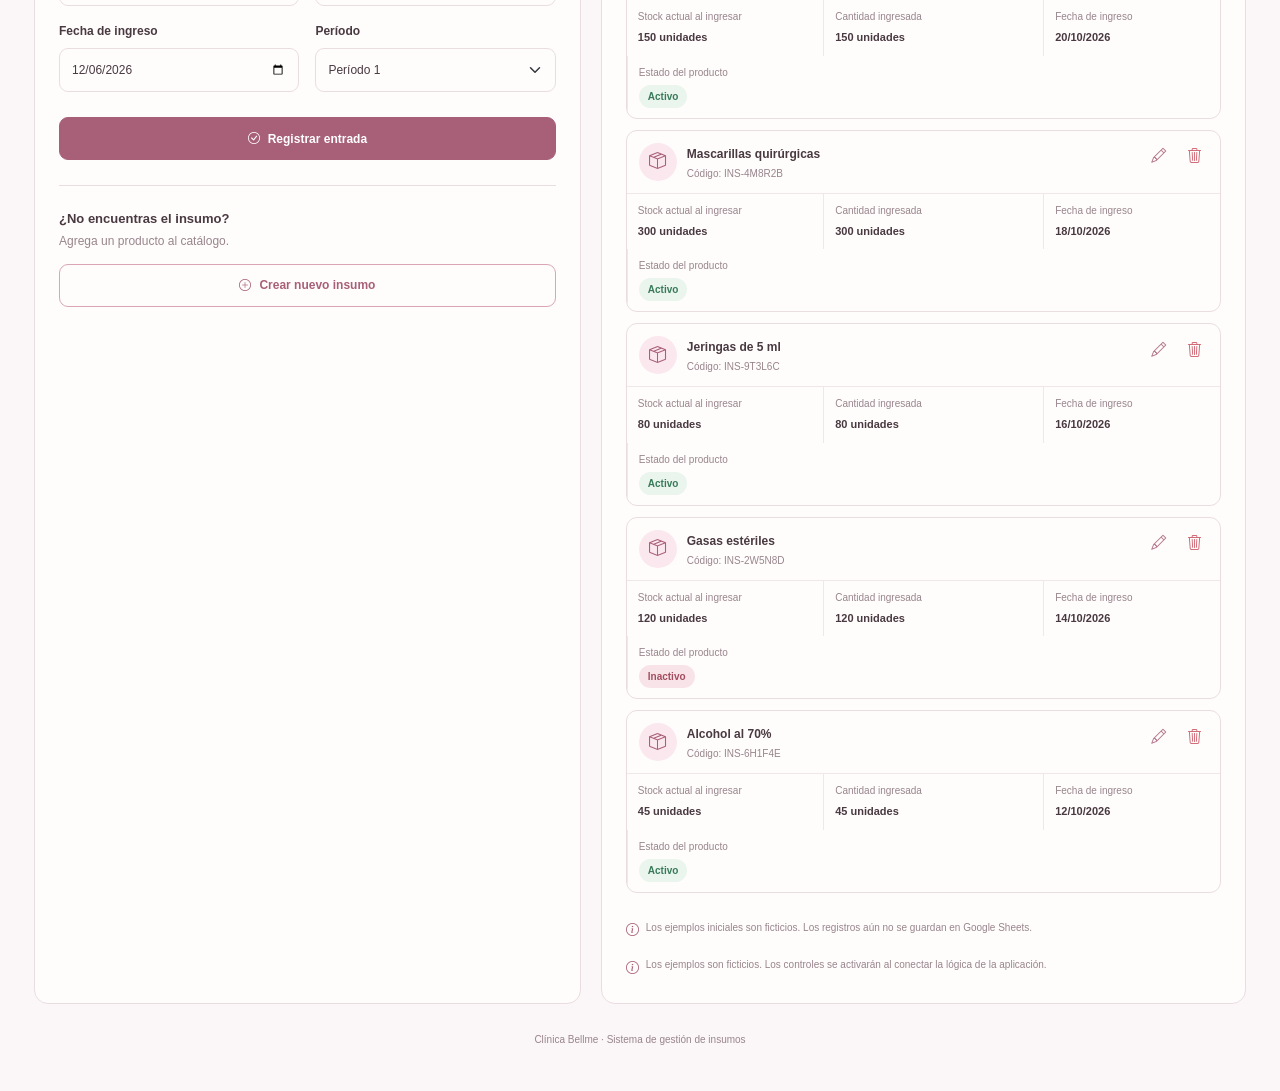
==== commit a56df18f: "correccion menu" ====
--- a/insumos.html
+++ b/insumos.html
@@ -30,7 +30,7 @@
   <div class="app-container">
 
     <!-- MENÚ LATERAL: MISMA ESTRUCTURA DEL DASHBOARD -->
-    <aside class="sidebar">
+    <aside class="sidebar" id="sidebar>
 
       <div class="brand">
         <!-- Conserva aquí el logo original del Dashboard -->
@@ -92,7 +92,9 @@
 
       <!-- BARRA SUPERIOR: SIN CAMPANA DE NOTIFICACIONES -->
       <header class="topbar">
-
+        <button class="menu-toggle" id="menuToggle" type="button" aria-label="Abrir menú de navegación" aria-controls="sidebar" aria-expanded="false">
+                <i class="bi bi-list"></i>
+        </button>
         <div>
           <span class="eyebrow">GESTIÓN DE INVENTARIO</span>
           <h2>Insumos</h2>
@@ -100,6 +102,10 @@
             Control de entradas y productos de la clínica
           </p>
         </div>
+
+        <button class="menu-close" id="menuClose" type="button" aria-label="Cerrar menú de navegación">
+              <i class="bi bi-x-lg"></i>
+        </button>
 
         <div class="user-profile">
           <div class="user-avatar">A</div>
--- a/Css/dashboard.css
+++ b/Css/dashboard.css
@@ -587,3 +587,169 @@
         padding: 16px;
     }
 }
+
+
+/* ========================================
+   MENÚ HAMBURGUESA RESPONSIVO
+   ======================================== */
+
+.menu-toggle {
+    display: none;
+    align-items: center;
+    justify-content: center;
+    width: 44px;
+    height: 44px;
+    padding: 0;
+    border: 1px solid var(--borde);
+    border-radius: 12px;
+    background: var(--blanco);
+    color: var(--verde-oscuro);
+    font-size: 1.7rem;
+    cursor: pointer;
+}
+
+/* Adaptación para celulares y tablets */
+@media (max-width: 768px) {
+
+    .app-container {
+        position: relative;
+        overflow-x: clip;
+    }
+
+    .menu-toggle {
+        display: inline-flex;
+        flex-shrink: 0;
+    }
+
+    .sidebar {
+        position: fixed;
+        top: 0;
+        bottom: 0;
+        left: 0;
+        z-index: 1050;
+        width: 260px;
+        max-width: 85vw;
+        height: 100dvh;
+        overflow-y: auto;
+        transform: translateX(-100%);
+        transition: transform 0.3s ease;
+    }
+
+    .sidebar.menu-abierto {
+        transform: translateX(0);
+    }
+
+    .main-content {
+        width: 100%;
+        min-width: 0;
+    }
+
+    .topbar {
+    display: flex;
+    flex-direction: row;
+    align-items: flex-start;
+    justify-content: flex-start;
+    gap: 20px;
+    }
+
+    .topbar > div:first-child {
+        flex: 0 1 auto;
+        min-width: 0;
+        margin: 0;
+    }
+}
+
+
+/* Botón para cerrar el menú móvil */
+.menu-close {
+    display: none;
+}
+
+@media (max-width: 768px) {
+
+    .sidebar {
+        box-sizing: border-box;
+        padding-top: 16px;
+    }
+
+    .menu-close {
+        display: flex;
+        align-items: center;
+        justify-content: center;
+        width: 38px;
+        height: 38px;
+        margin: 0 16px 12px auto;
+        padding: 0;
+        border: 1px solid var(--borde);
+        border-radius: 10px;
+        background: var(--blanco);
+        color: var(--verde-oscuro);
+        font-size: 1.2rem;
+        cursor: pointer;
+        flex-shrink: 0;
+    }
+
+    /* Las seis opciones, una debajo de otra */
+    .sidebar nav.nav {
+        display: flex;
+        flex-direction: column;
+        flex-wrap: nowrap;
+        align-items: stretch;
+        width: 100%;
+    }
+
+    .sidebar nav.nav .nav-link {
+        display: flex;
+        align-items: center;
+        width: 100%;
+        box-sizing: border-box;
+        flex: 0 0 auto;
+    }
+}
+
+/* Ajuste visuales del menu movil */
+
+@media(max-width: 768px){
+    .sidebar{
+        width: 290px;
+        max-width: 85vw;
+    }
+    /* Encabezado: logo, titulo y boton x */
+    .sidebar .brand{
+        display: flex;
+        align-items: center;
+        flex-wrap: nowrap;
+        gap: 10px;
+    }
+
+    .sidebar .brand-text{
+        flex: 1;
+        min-width: 0;
+    }
+    .sidebar .brand-text h5{
+        white-space: nowrap;
+        font-size: 1.05rem;
+    }
+
+    .sidebar .menu-close{
+        margin: 0 0 0 auto;
+        flex: 0 0 36px;
+        width: 36px;
+        height: 36px;
+    }
+    /* Menu vertical: una opcion por fila */
+    .sidebar nav.nav{
+        display: flex !important;
+        flex-direction: column !important;
+        flex-wrap: nowrap !important;
+        align-items: stretch !important;
+        gap: 6px;
+    }
+
+    .sidebar nav.nav > .nav-link{
+        display: flex !important;
+        width: 100% !important;
+        flex: 0 0 auto !important;
+        box-sizing: border-box;
+    }
+}
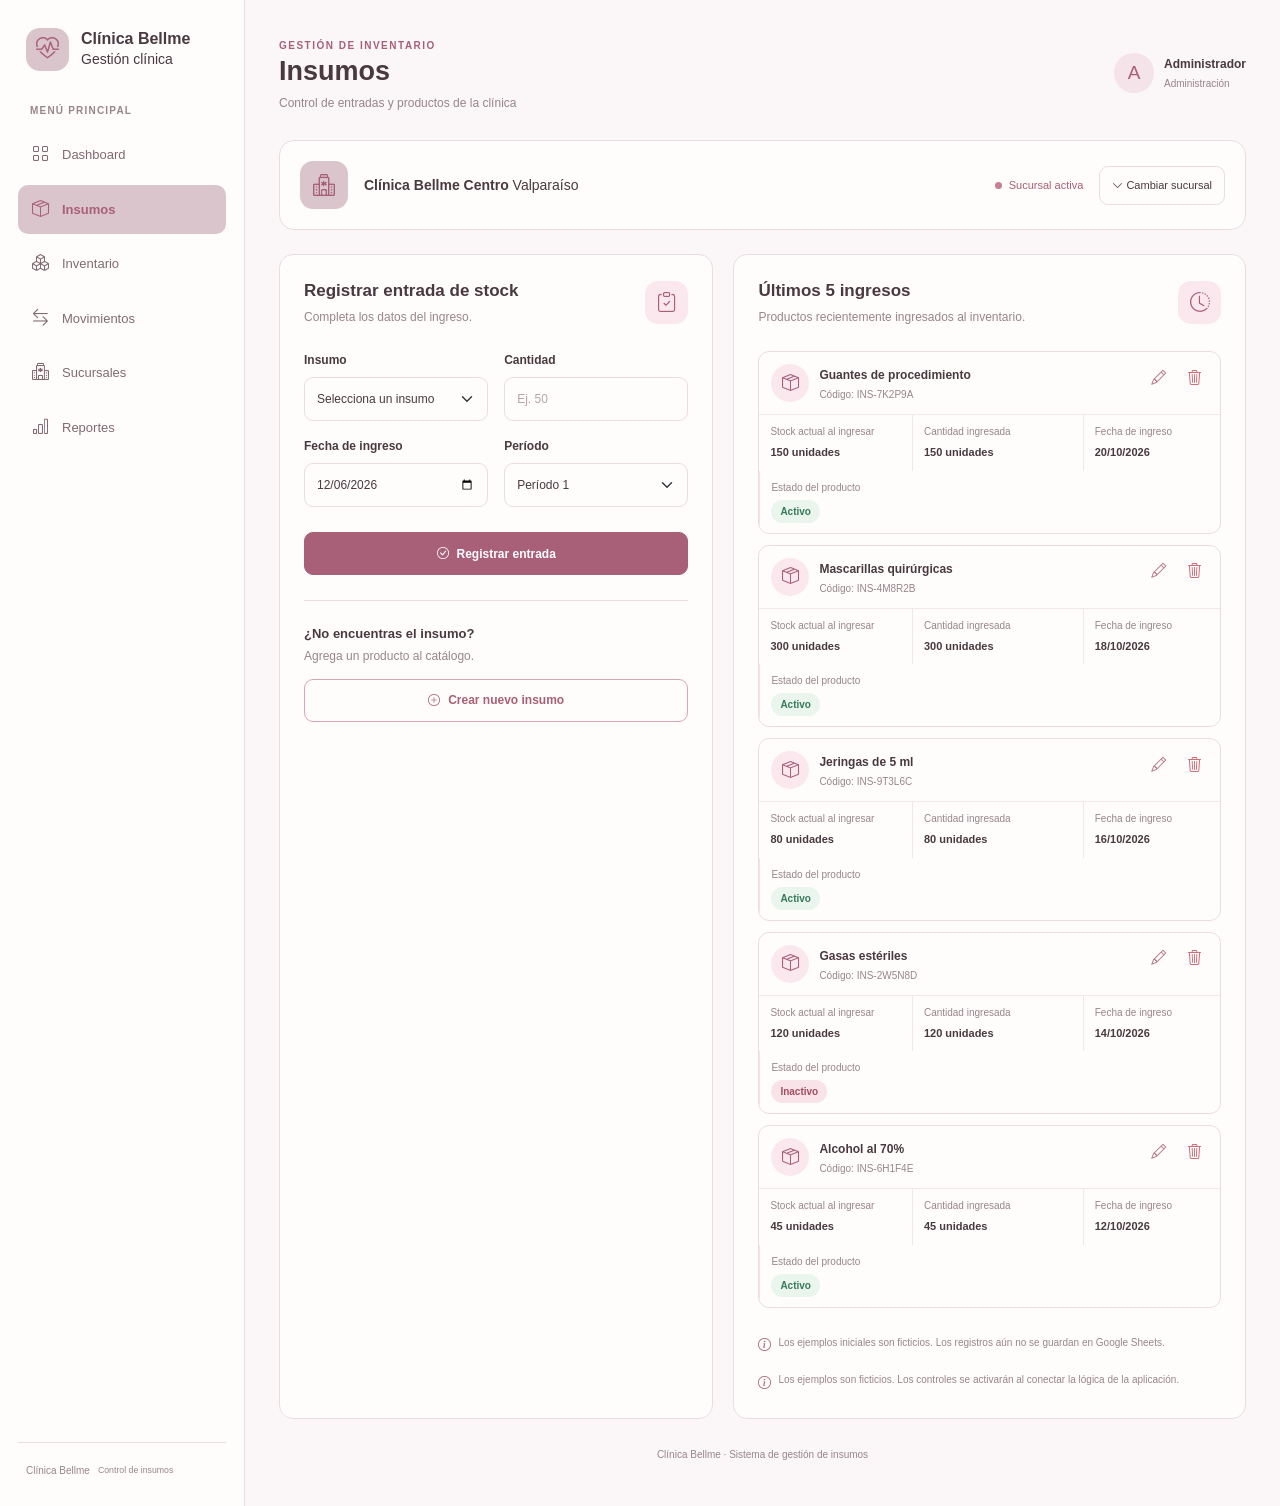
==== commit b2adb737: "correxion" ====
--- a/insumos.html
+++ b/insumos.html
@@ -30,7 +30,7 @@
   <div class="app-container">
 
     <!-- MENÚ LATERAL: MISMA ESTRUCTURA DEL DASHBOARD -->
-    <aside class="sidebar" id="sidebar>
+    <aside class="sidebar" id="sidebar">
 
       <div class="brand">
         <!-- Conserva aquí el logo original del Dashboard -->
